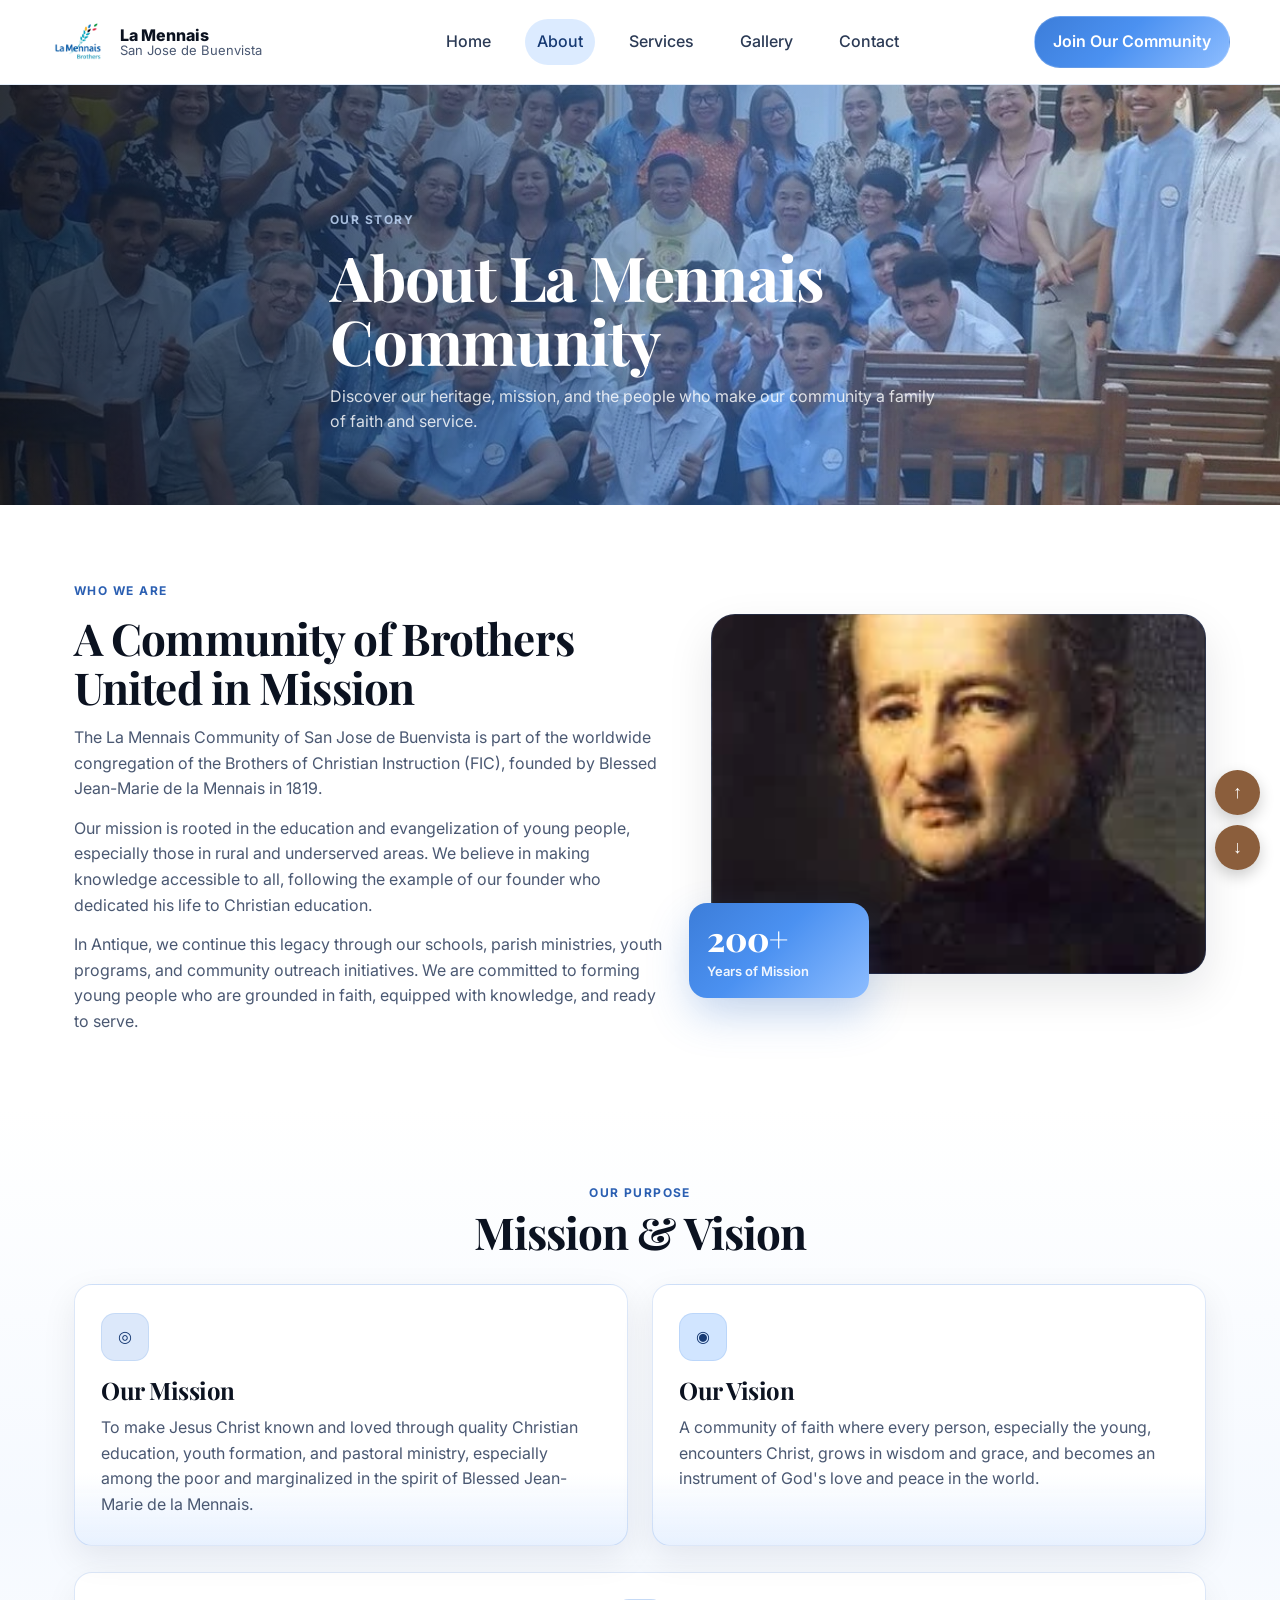
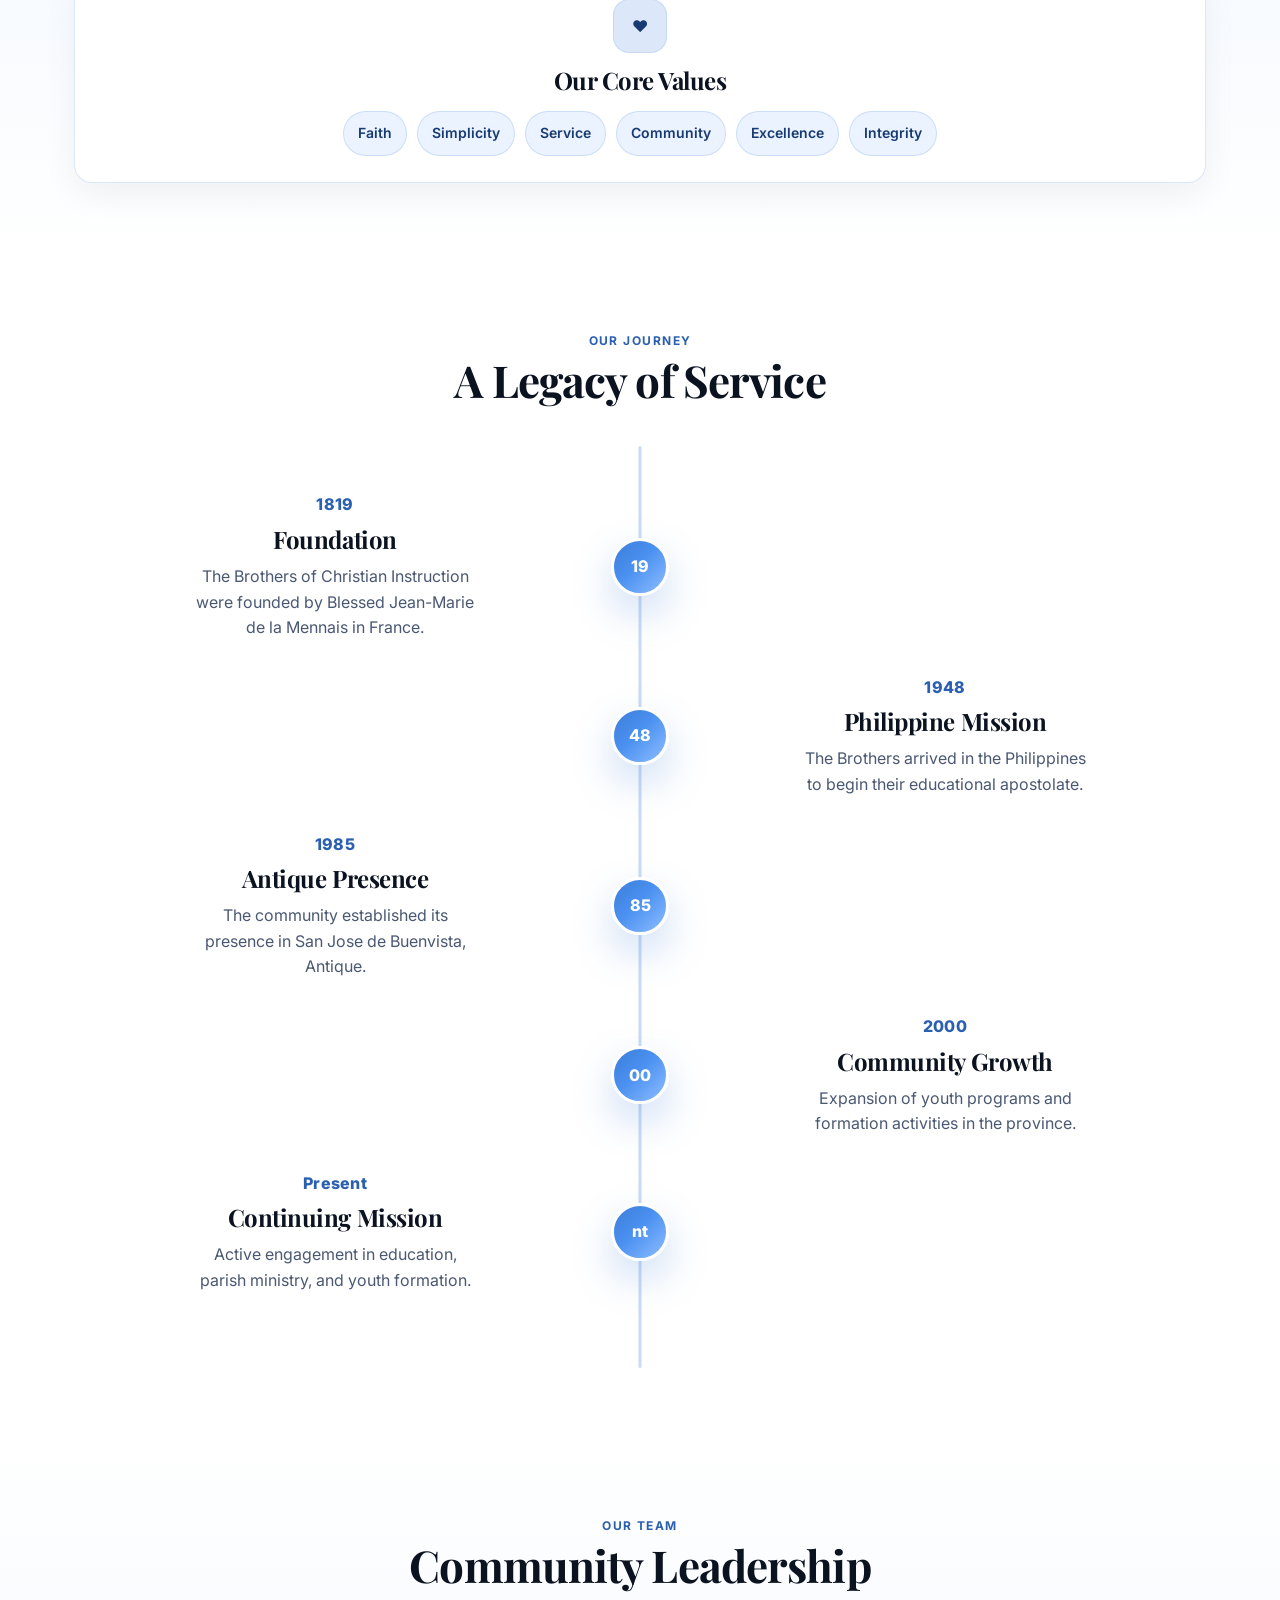
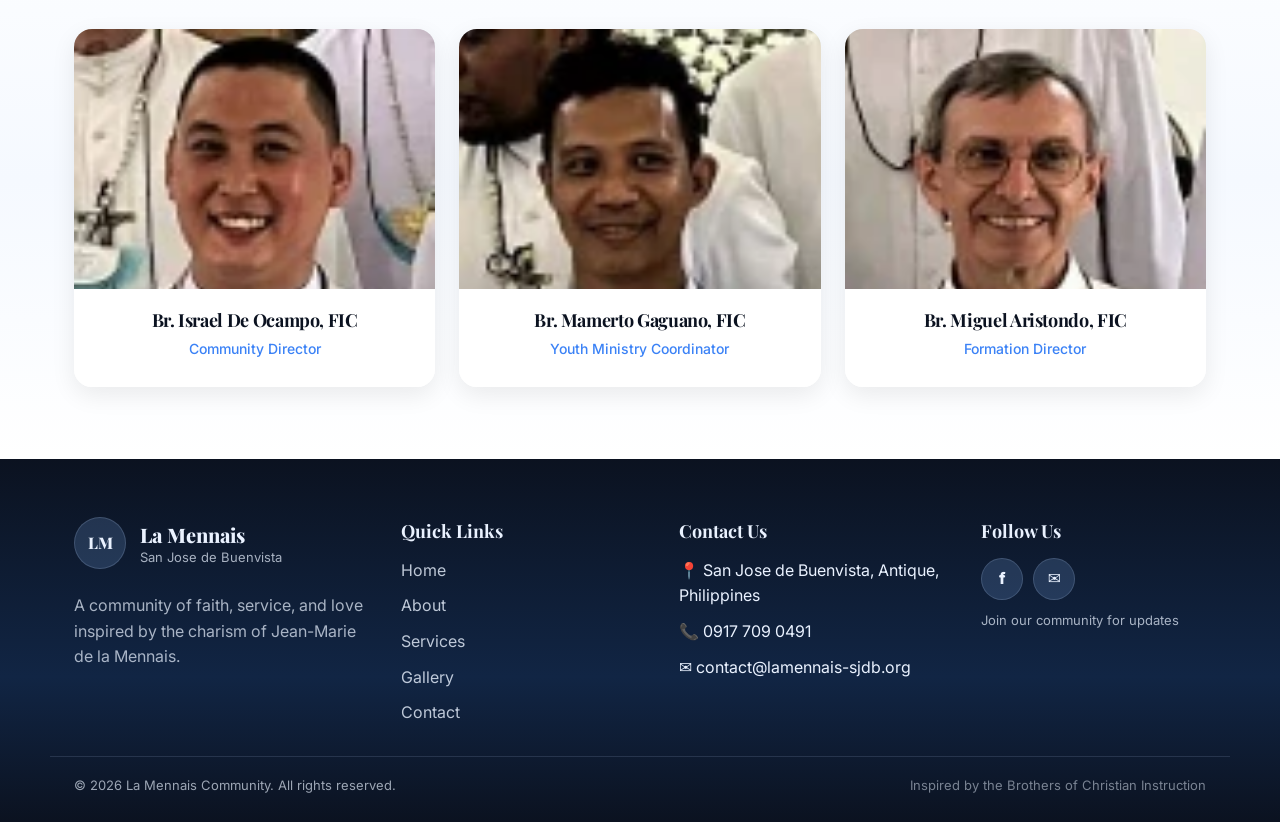
==== about.html @ 19ba819e "first upload" ====
<!DOCTYPE html>
<html lang="en">

<head>
  <meta charset="UTF-8" />
  <meta name="viewport" content="width=device-width, initial-scale=1.0" />
  <title>About | La Mennais San Jose de Buenvista</title>

  <!-- Fonts -->
  <link rel="preconnect" href="https://fonts.googleapis.com">
  <link rel="preconnect" href="https://fonts.gstatic.com" crossorigin>
  <link
    href="https://fonts.googleapis.com/css2?family=Playfair+Display:wght@600;700;800&family=Inter:wght@400;500;600&display=swap"
    rel="stylesheet">

  <link rel="stylesheet" href="assets/css/style.css" />
</head>

<body>

  <!-- Header (same structure as Home) -->
  <header class="site-header" id="siteHeader">
    <div class="container header-inner">
      <a class="brand" href="index.html" aria-label="La Mennais Home">
        <img src="assets/images/logo.png" class="brand-logo" alt="La Mennais Logo" />

        <span class="brand-text">
          <span class="brand-title">La Mennais</span>
          <span class="brand-subtitle">San Jose de Buenvista</span>
        </span>
      </a>

      <nav class="nav" id="primaryNav" aria-label="Primary">
        <a class="nav-link" href="index.html">Home</a>
        <a class="nav-link is-active" href="about.html">About</a>
        <a class="nav-link" href="services.html">Services</a>
        <a class="nav-link" href="gallery.html">Gallery</a>
        <a class="nav-link" href="contact.html">Contact</a>
      </nav>

      <div class="header-actions">
        <a class="btn btn-primary" href="contact.html">Join Our Community</a>

        <button class="hamburger" id="hamburgerBtn" aria-label="Open menu" aria-expanded="false"
          aria-controls="mobileNav">
          <span></span><span></span><span></span>
        </button>
      </div>
    </div>

    <!-- Mobile Nav -->
    <div class="mobile-nav" id="mobileNav" hidden>
      <div class="container mobile-nav-inner">
        <a href="index.html" class="mobile-link">Home</a>
        <a href="about.html" class="mobile-link is-active">About</a>
        <a href="services.html" class="mobile-link">Services</a>
        <a href="gallery.html" class="mobile-link">Gallery</a>
        <a href="contact.html" class="mobile-link">Contact</a>
        <a class="btn btn-primary mobile-cta" href="contact.html">Join Our Community</a>
      </div>
    </div>
  </header>

  <!-- Page Hero (About) -->
  <section class="page-hero">
    <div class="page-hero-bg" role="img" aria-label="About hero background"></div>

    <div class="container page-hero-inner">
      <span class="kicker kicker-light">OUR STORY</span>
      <h1 class="page-hero-title">About La Mennais<br />Community</h1>
      <p class="page-hero-subtitle">
        Discover our heritage, mission, and the people who make our community a family of faith and service.
      </p>
    </div>
  </section>

  <!-- Who We Are (split) -->
  <section class="section">
    <div class="container">
      <div class="about-split">
        <div class="about-copy">
          <span class="kicker">WHO WE ARE</span>
          <h2 class="about-title">A Community of Brothers<br />United in Mission</h2>

          <p class="about-text">
            The La Mennais Community of San Jose de Buenvista is part of the worldwide congregation of the
            Brothers of Christian Instruction (FIC), founded by Blessed Jean-Marie de la Mennais in 1819.
          </p>

          <p class="about-text">
            Our mission is rooted in the education and evangelization of young people, especially those in rural
            and underserved areas. We believe in making knowledge accessible to all, following the example of our
            founder who dedicated his life to Christian education.
          </p>

          <p class="about-text">
            In Antique, we continue this legacy through our schools, parish ministries, youth programs, and community
            outreach initiatives. We are committed to forming young people who are grounded in faith, equipped with
            knowledge, and ready to serve.
          </p>
        </div>

        <div class="about-media">
          <div class="about-image" style="background-image: url('assets/images/lamennais.webp');"></div>

          <div class="stat-badge">
            <div class="stat-number">200+</div>
            <div class="stat-label">Years of Mission</div>
          </div>
        </div>
      </div>
    </div>
  </section>

  <!-- Mission & Vision -->
  <section class="section section-soft">
    <div class="container">
      <div class="section-head center">
        <span class="kicker">OUR PURPOSE</span>
        <h2>Mission &amp; Vision</h2>
      </div>

      <div class="mv-grid">
        <article class="mv-card">
          <div class="mv-icon mv-icon-mission">◎</div>
          <h3>Our Mission</h3>
          <p>
            To make Jesus Christ known and loved through quality Christian education, youth formation, and pastoral
            ministry, especially among the poor and marginalized in the spirit of Blessed Jean-Marie de la Mennais.
          </p>
        </article>

        <article class="mv-card">
          <div class="mv-icon mv-icon-vision">◉</div>
          <h3>Our Vision</h3>
          <p>
            A community of faith where every person, especially the young, encounters Christ, grows in wisdom and grace,
            and becomes an instrument of God's love and peace in the world.
          </p>
        </article>
      </div>

      <div class="values-card">
        <div class="values-icon">♥</div>
        <h3>Our Core Values</h3>

        <div class="chip-row">
          <span class="chip">Faith</span>
          <span class="chip">Simplicity</span>
          <span class="chip">Service</span>
          <span class="chip">Community</span>
          <span class="chip">Excellence</span>
          <span class="chip">Integrity</span>
        </div>
      </div>
    </div>
  </section>

  <!-- Timeline -->
  <section class="section">
    <div class="container">
      <div class="section-head center">
        <span class="kicker">OUR JOURNEY</span>
        <h2>A Legacy of Service</h2>
      </div>

      <div class="timeline">
        <div class="timeline-line"></div>

        <div class="t-item t-left">
          <div class="t-dot">19</div>
          <div class="t-content">
            <div class="t-year">1819</div>
            <h3>Foundation</h3>
            <p>The Brothers of Christian Instruction were founded by Blessed Jean-Marie de la Mennais in France.</p>
          </div>
        </div>

        <div class="t-item t-right">
          <div class="t-dot">48</div>
          <div class="t-content">
            <div class="t-year">1948</div>
            <h3>Philippine Mission</h3>
            <p>The Brothers arrived in the Philippines to begin their educational apostolate.</p>
          </div>
        </div>

        <div class="t-item t-left">
          <div class="t-dot">85</div>
          <div class="t-content">
            <div class="t-year">1985</div>
            <h3>Antique Presence</h3>
            <p>The community established its presence in San Jose de Buenvista, Antique.</p>
          </div>
        </div>

        <div class="t-item t-right">
          <div class="t-dot">00</div>
          <div class="t-content">
            <div class="t-year">2000</div>
            <h3>Community Growth</h3>
            <p>Expansion of youth programs and formation activities in the province.</p>
          </div>
        </div>

        <div class="t-item t-left">
          <div class="t-dot">nt</div>
          <div class="t-content">
            <div class="t-year">Present</div>
            <h3>Continuing Mission</h3>
            <p>Active engagement in education, parish ministry, and youth formation.</p>
          </div>
        </div>
      </div>
    </div>
  </section>

  <!-- Leadership -->
  <section class="section section-soft">
    <div class="container">
      <div class="section-head center">
        <span class="kicker">OUR TEAM</span>
        <h2>Community Leadership</h2>
      </div>

      <div class="grid-3 leadership-grid">
        <div class="leader-card">
          <div class="leader-photo">
            <img src="assets/images/israel.webp" alt="Br. Israel De Ocampo, FIC">
          </div>
          <div class="leader-body">
            <h3>Br. Israel De Ocampo, FIC</h3>
            <p class="leader-role">Community Director</p>
          </div>
        </div>

        <div class="leader-card">
          <div class="leader-photo">
            <img src="assets/images/mamerto.webp" alt="Br. Mamerto Gaguano, FIC">
          </div>
          <div class="leader-body">
            <h3>Br. Mamerto Gaguano, FIC</h3>
            <p class="leader-role">Youth Ministry Coordinator</p>
          </div>
        </div>

        <div class="leader-card">
          <div class="leader-photo">
            <img src="assets/images/miguel.webp" alt="Br. Miguel Aristondo, FIC">
          </div>
          <div class="leader-body">
            <h3>Br. Miguel Aristondo, FIC</h3>
            <p class="leader-role">Formation Director</p>
          </div>
        </div>
      </div>
    </div>
  </section>

  <!-- Footer (same as Home) -->
  <footer class="site-footer">
    <div class="container footer-grid">
      <div class="footer-brand">
        <div class="footer-mark">LM</div>
        <div>
          <div class="footer-title">La Mennais</div>
          <div class="footer-subtitle">San Jose de Buenvista</div>
        </div>
        <p class="footer-desc">
          A community of faith, service, and love inspired by the charism of Jean-Marie de la Mennais.
        </p>
      </div>

      <div>
        <div class="footer-head">Quick Links</div>
        <ul class="footer-links">
          <li><a href="index.html">Home</a></li>
          <li><a href="about.html">About</a></li>
          <li><a href="services.html">Services</a></li>
          <li><a href="gallery.html">Gallery</a></li>
          <li><a href="contact.html">Contact</a></li>
        </ul>
      </div>

      <div>
        <div class="footer-head">Contact Us</div>
        <ul class="footer-links">
          <li>📍 San Jose de Buenvista, Antique, Philippines</li>
          <li>📞 0917 709 0491</li>
          <li>✉️ contact@lamennais-sjdb.org</li>
        </ul>
      </div>

      <div>
        <div class="footer-head">Follow Us</div>
        <div class="social">
          <a href="https://www.facebook.com/thelamennaisbrothersph/" aria-label="Facebook" class="social-btn" target="_blank" rel="noopener noreferrer">f</a>
          <a href="mailto:contact@lamennais-sjdb.org" aria-label="Gmail" class="social-btn gmail">
            ✉
          </a>
        </div>
        <div class="footer-note">Join our community for updates</div>
      </div>
    </div>

    <div class="container footer-bottom">
      <div>© 2026 La Mennais Community. All rights reserved.</div>
      <div class="muted">Inspired by the Brothers of Christian Instruction</div>
    </div>
  </footer>

  <!-- SCROLL BUTTONS -->
  <div class="scroll-buttons">
    <button id="scrollTopBtn" aria-label="Go to top">↑</button>
    <button id="scrollBottomBtn" aria-label="Go to bottom">↓</button>
  </div>

  <script src="assets/js/main.js"></script>
</body>

</html>
---- assets/css/style.css ----
:root{
  /* Your palette (from image) */
  --b-50:  #BFD6F6;
  --b-200: #8DBDFF;
  --b-400: #64A0F4;
  --b-500: #4B91F1;
  --b-700: #3C7DD9;

  /* Base neutrals */
  --bg: #ffffff;
  --surface: #F5F9FF;
  --text: #0B1220;
  --muted: #4A5872;
  --border: rgba(60,125,217,.18);

  /* Shadows + radius */
  --shadow: 0 18px 45px rgba(11,18,32,.10);
  --shadow-sm: 0 10px 28px rgba(11,18,32,.10);
  --radius: 18px;
  --radius-lg: 24px;

  --container: 1180px;

  /* Gradients (dynamic look) */
  --grad-primary: linear-gradient(135deg, #3C7DD9 0%, #4B91F1 45%, #8DBDFF 100%);
  --grad-soft: linear-gradient(180deg, #FFFFFF 0%, #F5F9FF 55%, #FFFFFF 100%);
  --grad-dark: linear-gradient(180deg, #0B1220 0%, #112544 60%, #0B1220 100%);
  --grad-hero: linear-gradient(90deg, rgba(11,18,32,.82) 0%, rgba(60,125,217,.45) 60%, rgba(191,214,246,.14) 100%);
}

*{box-sizing:border-box}
html,body{margin:0;padding:0}
body{
  font-family: Inter, system-ui, -apple-system, Segoe UI, Roboto, Arial, sans-serif;
  color: var(--text);
  background: var(--bg);
  line-height: 1.6;
}
img{max-width:100%;display:block}
a{color:inherit;text-decoration:none}
.container{
  max-width: var(--container);
  margin: 0 auto;
  padding: 0 24px;
}
.center{text-align:center}
.mt-28{margin-top:28px}
.mt-32{margin-top:32px}
.arrow{display:inline-block; margin-left:10px}

/* Typography */
h1,h2,h3{
  font-family: "Playfair Display", Georgia, "Times New Roman", serif;
  letter-spacing: -0.02em;
  margin: 0 0 10px;
}
h1{font-size: 56px; line-height: 1.05}
h2{font-size: 44px; line-height: 1.1}
h3{font-size: 24px; line-height: 1.25}
p{margin:0}

/* Header */
.site-header{
  position: sticky;
  top: 0;
  z-index: 50;
  background: rgba(255,255,255,.90);
  backdrop-filter: blur(10px);
  border-bottom: 1px solid rgba(60,125,217,.14);
}
.brand-logo{
  width: 44px;
  height: 44px;
  object-fit: contain;
  border-radius: 0;
  background: transparent;
  border: none;
  padding: 0;
}
.site-header.scrolled{
  box-shadow: 0 12px 32px rgba(11,18,32,.10);
}

.header-inner{
  display:flex;
  align-items:center;
  justify-content:space-between;
  gap: 18px;
  padding: 14px 0;
}


.brand{
  display:flex;
  align-items:center;
  gap: 14px; /* slightly increased from 12px */
  min-width: 260px;
}
/* Logo placeholder in navbar */
.brand-logo{
  width: 56px;          /* increased from 44px */
  height: 56px;
  object-fit: contain;

  /* remove placeholder look */
  background: transparent;
  border: none;
  padding: 0;
  border-radius: 0;

  display: block;
}
.brand-mark{
  width: 40px;
  height: 40px;
  border-radius: 999px;
  background: var(--grad-primary);
  color:#fff;
  display:grid;
  place-items:center;
  font-weight:800;
  letter-spacing:.02em;
  font-family: "Playfair Display", Georgia, serif;
  box-shadow: 0 10px 24px rgba(60,125,217,.25);
}
.brand-title{font-weight:800}
.brand-subtitle{font-size:13px;color:var(--muted);margin-top:-2px}
.brand-text{display:flex;flex-direction:column;line-height:1.1}

.nav{
  display:flex;
  align-items:center;
  gap: 22px;
}
.nav-link{
  font-weight: 500;
  color: #2B3A55;
  padding: 10px 12px;
  border-radius: 999px;
  transition: background .18s ease, color .18s ease;
}
.nav-link:hover{background: rgba(141,189,255,.22)}
.nav-link.is-active{
  background: rgba(141,189,255,.30);
  color: #173A73;
}

.header-actions{
  display:flex;
  align-items:center;
  gap: 12px;
}

.hamburger{
  display:none;
  width: 44px;
  height: 44px;
  border: 1px solid rgba(60,125,217,.18);
  background: #fff;
  border-radius: 12px;
  cursor:pointer;
}
.hamburger span{
  display:block;
  width: 18px;
  height: 2px;
  background: #1D2939;
  margin: 5px auto;
  border-radius: 2px;
}

.mobile-nav{
  border-top: 1px solid rgba(60,125,217,.14);
  background: rgba(255,255,255,.94);
}
.mobile-nav-inner{
  display:flex;
  flex-direction:column;
  gap: 10px;
  padding: 14px 0 18px;
}
.mobile-link{
  padding: 12px 12px;
  border-radius: 12px;
  color:#2B3A55;
  font-weight: 500;
}
.mobile-link:hover{background: rgba(141,189,255,.22)}
.mobile-link.is-active{
  background: rgba(141,189,255,.30);
  color: #173A73;
}
.mobile-cta{margin-top:8px}

/* Buttons */
.btn{
  display:inline-flex;
  align-items:center;
  justify-content:center;
  gap: 10px;
  padding: 12px 18px;
  border-radius: 999px;
  border: 1px solid transparent;
  font-weight: 600;
  transition: transform .18s ease, box-shadow .18s ease, background .18s ease, filter .18s ease;
  white-space: nowrap;
}
.btn:hover{transform: translateY(-1px); box-shadow: var(--shadow-sm)}
.btn:active{transform: translateY(0)}

.btn-primary{
  background: var(--grad-primary);
  color: #fff;
  border: 1px solid rgba(255,255,255,.18);
}
.btn-primary:hover{filter: brightness(1.03)}

.btn-light{
  background: #fff;
  color: #0B1220;
  border-color: rgba(255,255,255,.60);
}
.btn-ghost{
  background: rgba(255,255,255,.12);
  border-color: rgba(255,255,255,.24);
  color: #fff;
}
.btn-ghost:hover{
  background: rgba(255,255,255,.18);
  border-color: rgba(255,255,255,.30);
}

/* Hero */
.hero{
  position: relative;
  min-height: 540px;
  display: flex;
  align-items: center;
  overflow: hidden;
}

.hero-bg{
  position: absolute;
  inset: 0;
  background-image:
    linear-gradient(90deg, rgba(11,18,32,.82) 0%, rgba(60,125,217,.45) 60%, rgba(191,214,246,.14) 100%),
    url("../images/home.webp");
  background-size: cover;
  background-position: center;
  background-repeat: no-repeat;
  filter: saturate(1.05);
}

.hero-inner{
  position: relative;
  z-index: 1;
  padding: 78px 0 84px;
  max-width: 780px;
}

.pill{
  display:inline-block;
  padding: 8px 14px;
  border-radius: 999px;
  background: rgba(141,189,255,.22);
  color: rgba(255,255,255,.90);
  font-weight: 600;
  font-size: 13px;
  letter-spacing: .02em;
  border: 1px solid rgba(191,214,246,.24);
}

.hero-title{
  color:#fff;
  margin-top: 18px;
  margin-bottom: 12px;
}

.hero-title .accent{
  background: linear-gradient(90deg, #BFD6F6 0%, #8DBDFF 40%, #64A0F4 100%);
  -webkit-background-clip: text;
  background-clip: text;
  color: transparent;
}

.hero-subtitle{
  color: rgba(255,255,255,.82);
  max-width: 660px;
  font-size: 16px;
  margin-top: 8px;
}

.hero-actions{
  display:flex;
  gap: 14px;
  margin-top: 22px;
}

/* Sections */
.section{padding: 72px 0}
.section-soft{background: var(--grad-soft)}
.section-dark{
  background: var(--grad-dark);
  color: #fff;
}
.section-head{margin-bottom: 22px}
.section-head.center{max-width: 720px; margin: 0 auto 28px}
.section-head.light h2{color:#fff}
.kicker{
  display:inline-block;
  font-size: 12px;
  font-weight: 700;
  letter-spacing: .12em;
  color: #2B5FB2;
  text-transform: uppercase;
  margin-bottom: 6px;
}
.kicker-light{color: rgba(191,214,246,.85)}

/* Cards */
.grid-3{
  display:grid;
  grid-template-columns: repeat(3, 1fr);
  gap: 24px;
}
.card{
  border: 1px solid rgba(60,125,217,.18);
  border-radius: var(--radius);
  padding: 26px 26px 28px;
  box-shadow: 0 12px 34px rgba(11,18,32,.08);
  background: linear-gradient(180deg, #ffffff 0%, #ffffff 70%, rgba(191,214,246,.16) 100%);
}
.card p{color: var(--muted); margin-top: 10px}

.icon-badge{
  width: 46px; height: 46px;
  border-radius: 14px;
  display:grid;
  place-items:center;
  margin-bottom: 14px;
  font-weight: 700;
  border: 1px solid rgba(60,125,217,.14);
}
.icon-faith{background: rgba(191,214,246,.55); color: #173A73}
.icon-service{background: rgba(141,189,255,.45); color: #173A73}
.icon-community{background: rgba(100,160,244,.30); color: #173A73}

/* Services */
.services-grid{margin-top: 26px}
.service-card{
  border: 1px solid rgba(60,125,217,.18);
  border-radius: var(--radius-lg);
  overflow:hidden;
  box-shadow: 0 12px 34px rgba(11,18,32,.08);
  transition: transform .18s ease, box-shadow .18s ease;
  background: linear-gradient(180deg, #ffffff 0%, #ffffff 68%, rgba(191,214,246,.14) 100%);
}
.service-card:hover{transform: translateY(-2px); box-shadow: var(--shadow)}
.service-media{
  position: relative;
  height: 220px;
  background-size: cover;
  background-position: center;
  background-repeat: no-repeat;
  overflow: hidden;
}

/* Dark gradient overlay (makes text feel premium) */
.service-media::after{
  content: "";
  position: absolute;
  inset: 0;
  background: linear-gradient(
    to top,
    rgba(11,18,32,0.55),
    rgba(11,18,32,0.15),
    transparent
  );
}

/* Smooth zoom effect */
.service-card:hover .service-media{
  transform: scale(1.05);
  transition: transform 0.4s ease;
}

/* Prevent overflow during zoom */
.service-card{
  overflow: hidden;
}
.service-body{padding: 18px 18px 22px}
.service-body p{color: var(--muted); margin-top: 8px}

/* Services Hero Background (using online image) */
/* FORCE background on the hero itself */
.page-hero-services{
  background-image:
    linear-gradient(
      90deg,
      rgba(11,18,32,.82) 0%,
      rgba(60,125,217,.45) 60%,
      rgba(191,214,246,.14) 100%
    ),
    url("https://images.unsplash.com/photo-1507692049790-de58290a4334?w=1600");

  background-size: cover;
  background-position: center;
  background-repeat: no-repeat;
}

/* Split */
.split{
  display:grid;
  grid-template-columns: 1.35fr 1fr;
  gap: 34px;
  align-items:flex-start;
}
.stack{display:flex;flex-direction:column;gap: 16px}
.list-card{
  border: 1px solid rgba(60,125,217,.18);
  border-radius: var(--radius);
  padding: 20px 22px;
  box-shadow: 0 10px 26px rgba(11,18,32,.07);
  background: linear-gradient(180deg, #ffffff 0%, #ffffff 72%, rgba(141,189,255,.12) 100%);
}
.list-card .meta{color: var(--muted); font-size: 13px; margin-bottom: 8px}
.list-card p{color: var(--muted); margin-top: 8px}

.event-card{
  border: 1px solid rgba(60,125,217,.18);
  border-radius: var(--radius);
  padding: 18px;
  display:flex;
  gap: 16px;
  align-items:center;
  box-shadow: 0 10px 26px rgba(11,18,32,.07);
  background: linear-gradient(180deg, #ffffff 0%, #ffffff 72%, rgba(141,189,255,.12) 100%);
}
.date-badge{
  width: 56px;
  height: 56px;
  border-radius: 14px;
  background: var(--grad-primary);
  color:#fff;
  display:flex;
  flex-direction:column;
  align-items:center;
  justify-content:center;
  line-height: 1;
  box-shadow: 0 12px 26px rgba(60,125,217,.25);
}
.date-badge .day{font-size:18px;font-weight:800}
.date-badge .mon{font-size:12px;opacity:.95;margin-top:4px;font-weight:700;letter-spacing:.06em}

.event-body h3{margin:0}
.event-meta{color: var(--muted); font-size: 14px; margin-top: 6px}

/* Gallery strip */
.gallery-strip{
  display:flex;
  gap: 18px;
  justify-content:center;
  flex-wrap:wrap;
  margin-top: 24px;
}
.thumb{
  width: 168px;
  height: 120px;
  border-radius: 18px;
  background-size: cover;
  background-position:center;
  background-color: rgba(255,255,255,.10);
  border: 1px solid rgba(191,214,246,.14);
  box-shadow: 0 18px 40px rgba(0,0,0,.26);
}

/* Quote */
.quote{
  background: linear-gradient(180deg, #FFFFFF 0%, rgba(191,214,246,.20) 55%, #FFFFFF 100%);
  padding: 80px 0;
}
.quote-mark{
  font-family: "Playfair Display", Georgia, serif;
  font-size: 64px;
  color: rgba(141,189,255,.75);
  margin-bottom: 10px;
}
blockquote{
  font-family: "Playfair Display", Georgia, serif;
  font-size: 30px;
  line-height: 1.35;
  margin: 0 auto 14px;
  max-width: 860px;
  color: #0B1220;
}
.quote-author{
  color: #2B5FB2;
  font-style: italic;
  font-weight: 600;
}

/* CTA band */
.cta-band{
  position: relative;
  overflow:hidden;
  background: #0B1220;
}
.cta-bg{
  position:absolute;
  inset:0;
  /* placeholder cta.jpg */
  background-image:
    linear-gradient(180deg, rgba(11,18,32,.78), rgba(11,18,32,.78)),
    url("../images/cta.jpg");
  background-size: cover;
  background-position: center;
}
.cta-inner{
  position: relative;
  padding: 74px 0;
  text-align:center;
  color:#fff;
}
.cta-inner h2{color:#fff}
.cta-inner p{
  color: rgba(255,255,255,.84);
  max-width: 720px;
  margin: 10px auto 18px;
}

/* Footer */
.site-footer{
  background: var(--grad-dark);
  color:#EAF2FF;
  padding: 58px 0 26px;
}
.footer-grid{
  display:grid;
  grid-template-columns: 1.2fr 1fr 1.1fr 0.9fr;
  gap: 28px;
  align-items:start;
}
.footer-brand{
  display:grid;
  grid-template-columns: 52px 1fr;
  gap: 14px;
  align-items:center;
}
.footer-mark{
  width: 52px;
  height: 52px;
  border-radius: 999px;
  background: rgba(141,189,255,.18);
  display:grid;
  place-items:center;
  font-weight: 800;
  font-family: "Playfair Display", Georgia, serif;
  border: 1px solid rgba(191,214,246,.18);
}
.footer-title{
  font-family: "Playfair Display", Georgia, serif;
  font-weight: 800;
  font-size: 20px;
}
.footer-subtitle{color: rgba(234,242,255,.70); font-size: 13px; margin-top: -4px}
.footer-desc{
  grid-column: 1 / -1;
  margin-top: 10px;
  color: rgba(234,242,255,.70);
  max-width: 420px;
}
.footer-head{
  font-family: "Playfair Display", Georgia, serif;
  font-weight: 700;
  margin-bottom: 12px;
  font-size: 18px;
}
.footer-links{list-style:none;margin:0;padding:0;display:flex;flex-direction:column;gap: 10px}
.footer-links a{color: rgba(234,242,255,.80)}
.footer-links a:hover{color:#fff}
.footer-note{margin-top:10px;color: rgba(234,242,255,.70); font-size: 13px}

.social{display:flex;gap:10px}
.social-btn{
  width: 42px;height: 42px;border-radius: 999px;
  display:grid;place-items:center;
  background: rgba(141,189,255,.18);
  border: 1px solid rgba(191,214,246,.18);
  font-weight: 800;
}
.social-btn:hover{background: rgba(141,189,255,.26)}

.footer-bottom{
  margin-top: 30px;
  padding-top: 18px;
  border-top: 1px solid rgba(191,214,246,.14);
  display:flex;
  justify-content:space-between;
  gap: 12px;
  color: rgba(234,242,255,.65);
  font-size: 13px;
}
.muted{opacity:.75}

/* Responsive */
@media (max-width: 980px){
  h1{font-size: 44px}
  h2{font-size: 36px}
  .nav{display:none}
  .hamburger{display:inline-block}
  .grid-3{grid-template-columns: 1fr; gap: 18px}
  .split{grid-template-columns: 1fr; gap: 22px}
  .footer-grid{grid-template-columns: 1fr; gap: 22px}
  .hero-inner{padding: 62px 0 68px}
  .gallery-strip{gap: 14px}
  .thumb{width: 46%; height: 110px}
}
/* =========================
   ABOUT PAGE ADDITIONS
   Paste at bottom of style.css
========================= */

/* Page hero */
/* Page hero */
.page-hero{
  position: relative;
  min-height: 420px;
  display:flex;
  align-items:flex-end;
  overflow:hidden;
}

.page-hero-bg{
  position:absolute;
  inset:0;
  background-image:
    linear-gradient(90deg, rgba(11,18,32,.82) 0%, rgba(60,125,217,.45) 60%, rgba(191,214,246,.14) 100%),
    url("../images/about.webp");
  background-size: cover;
  background-position: center;
  background-repeat: no-repeat;
  filter: saturate(1.05);
}

.page-hero-inner{
  position: relative;
  z-index: 1;
  padding: 84px 0 70px;
}

.page-hero-title{
  color:#fff;
  font-size: 62px;
  line-height: 1.04;
  margin-top: 10px;
}

.page-hero-subtitle{
  color: rgba(255,255,255,.82);
  max-width: 620px;
  margin-top: 10px;
}

/* Who we are split */
.about-split{
  display:grid;
  grid-template-columns: 1.2fr 1fr;
  gap: 44px;
  align-items:center;
}
.about-title{margin-top: 8px}
.about-text{
  margin-top: 14px;
  color: var(--muted);
  max-width: 620px;
}
.about-media{
  position: relative;
  padding-bottom: 24px;
}
.about-image{
  height: 360px;
  border-radius: var(--radius-lg);
  background-size: cover;
  background-position: center;
  background-color: #EAF2FF;
  border: 1px solid rgba(60,125,217,.18);
  box-shadow: var(--shadow);
}
.stat-badge{
  position:absolute;
  left: -22px;
  bottom: 0;
  width: 180px;
  border-radius: 18px;
  padding: 18px 18px 16px;
  color:#fff;
  background: var(--grad-primary);
  box-shadow: 0 18px 40px rgba(60,125,217,.25);
}
.stat-number{
  font-family: "Playfair Display", Georgia, serif;
  font-weight: 800;
  font-size: 34px;
  line-height: 1;
}
.stat-label{
  margin-top: 6px;
  opacity:.92;
  font-weight: 600;
  font-size: 13px;
}

/* Mission & Vision */
.mv-grid{
  display:grid;
  grid-template-columns: 1fr 1fr;
  gap: 24px;
  margin-top: 26px;
}
.mv-card{
  border: 1px solid rgba(60,125,217,.18);
  border-radius: var(--radius);
  padding: 28px 26px 28px;
  background: linear-gradient(180deg, #ffffff 0%, #ffffff 72%, rgba(141,189,255,.12) 100%);
  box-shadow: 0 12px 34px rgba(11,18,32,.08);
}
.mv-card p{color: var(--muted); margin-top: 10px}
.mv-icon{
  width: 48px;height: 48px;border-radius: 14px;
  display:grid;place-items:center;
  margin-bottom: 14px;
  font-weight: 800;
  border: 1px solid rgba(60,125,217,.14);
}
.mv-icon-mission{background: rgba(191,214,246,.55); color: #173A73}
.mv-icon-vision{background: rgba(141,189,255,.40); color: #173A73}

/* Values card */
.values-card{
  margin-top: 26px;
  border: 1px solid rgba(60,125,217,.18);
  border-radius: var(--radius);
  padding: 26px;
  background: #fff;
  box-shadow: 0 12px 34px rgba(11,18,32,.06);
  text-align:center;
}
.values-icon{
  width: 54px; height: 54px;
  border-radius: 16px;
  background: rgba(191,214,246,.55);
  color: #173A73;
  display:grid;
  place-items:center;
  margin: 0 auto 12px;
  font-weight: 800;
  border: 1px solid rgba(60,125,217,.14);
}
.chip-row{
  margin-top: 16px;
  display:flex;
  flex-wrap:wrap;
  gap: 10px;
  justify-content:center;
}
.chip{
  display:inline-flex;
  padding: 10px 14px;
  border-radius: 999px;
  background: rgba(141,189,255,.18);
  border: 1px solid rgba(60,125,217,.18);
  font-weight: 600;
  color: #173A73;
  font-size: 14px;
}

/* Timeline */
.timeline{
  position: relative;
  max-width: 900px;
  margin: 42px auto 0;
  padding: 12px 0 40px;
}
.timeline-line{
  position:absolute;
  top: 0;
  left: 50%;
  transform: translateX(-50%);
  width: 3px;
  height: 100%;
  background: rgba(60,125,217,.28);
  border-radius: 99px;
}
.t-item{
  position: relative;
  display:flex;
  align-items:center;
  margin: 34px 0;
  min-height: 96px;
}
.t-left{justify-content:flex-start}
.t-right{justify-content:flex-end}

.t-dot{
  position:absolute;
  left: 50%;
  transform: translateX(-50%);
  width: 58px;
  height: 58px;
  border-radius: 999px;
  display:grid;
  place-items:center;
  font-weight: 800;
  color:#fff;
  background: var(--grad-primary);
  box-shadow: 0 18px 40px rgba(60,125,217,.25);
  border: 3px solid #fff;
}

.t-content{
  width: 360px;
  text-align:center;
}
.t-left .t-content{margin-right: auto; padding-right: 70px}
.t-right .t-content{margin-left: auto; padding-left: 70px}

.t-year{
  color: #2B5FB2;
  font-weight: 800;
  letter-spacing: .02em;
  margin-bottom: 6px;
}
.t-content p{color: var(--muted); margin-top: 8px}

/* Leadership */
.leader-body{
  padding: 20px 24px 22px;
  background: #fff;
  text-align:center;
  min-height: 98px;
}
.leader-body h3{
  margin-bottom: 8px;
  font-size: 18px;
  line-height: 1.3;
}
.leader-role{
  margin-top: 0;
  font-weight: 600;
  color: #2B5FB2;
  font-size: 14px;
}

/* Responsive for About */
@media (max-width: 980px){
  .page-hero-title{font-size: 46px}
  .about-split{grid-template-columns: 1fr; gap: 22px}
  .about-image{height: 300px}
  .stat-badge{left: 14px}
  .mv-grid{grid-template-columns: 1fr}
  .leadership-grid{grid-template-columns: 1fr; gap: 18px}
  .leader-photo{height: 240px}
  .timeline{max-width: 720px}
  .timeline-line{left: 18px; transform:none}
  .t-dot{left: 18px; transform:none}
  .t-item{justify-content:flex-start}
  .t-content{
    width: 100%;
    text-align:left;
    padding-left: 86px !important;
    padding-right: 0 !important;
  }
}
/* =========================
   SERVICES (REFERENCE STYLE)
   Paste at bottom of style.css
========================= */

/* services hero background */
.services-hero-bg{
  background-image:
    linear-gradient(90deg, rgba(11,18,32,.86) 0%, rgba(60,125,217,.40) 60%, rgba(191,214,246,.10) 100%),
    url("../images/hero.jpg");
}

/* section helper text */
.section-lead{
  color: var(--muted);
  margin-top: 10px;
  line-height: 1.7;
}
.center-lead{
  max-width: 760px;
  margin-left: auto;
  margin-right: auto;
}

/* icon card grid */
.services-icon-grid{
  margin-top: 30px;
  display:grid;
  grid-template-columns: repeat(3, 1fr);
  gap: 22px;
}
.icon-card{
  border: 1px solid rgba(60,125,217,.18);
  border-radius: var(--radius);
  padding: 26px 24px 28px;
  background: #fff;
  box-shadow: 0 12px 34px rgba(11,18,32,.06);
}
.icon-card p{color: var(--muted); margin-top: 10px}

/* icon tile */
.icon-tile{
  width: 56px;
  height: 56px;
  border-radius: 16px;
  display:grid;
  place-items:center;
  font-size: 22px;
  font-weight: 900;
  margin-bottom: 14px;
  border: 1px solid rgba(60,125,217,.14);
}
.t-blue{background: rgba(141,189,255,.28); color:#173A73}
.t-purple{background: rgba(180,160,255,.22); color:#4C2FB2}
.t-pink{background: rgba(255,164,196,.22); color:#B21D5A}
.t-yellow{background: rgba(255,215,120,.25); color:#B26F00}
.t-green{background: rgba(140,255,200,.22); color:#0F7A4A}
.t-cyan{background: rgba(140,245,255,.22); color:#0B6E7A}
.t-orange{background: rgba(255,196,140,.24); color:#B24B00}
.t-indigo{background: rgba(160,190,255,.22); color:#1B4FB2}
.t-mint{background: rgba(160,255,238,.20); color:#0A7A66}

/* participate row */
.participate{
  margin-top: 26px;
  display:grid;
  grid-template-columns: 1fr auto 1fr auto 1fr;
  gap: 18px;
  align-items:center;
}
.step-box{
  border: 1px solid rgba(60,125,217,.18);
  border-radius: var(--radius);
  background: #fff;
  box-shadow: 0 12px 34px rgba(11,18,32,.06);
  padding: 26px 24px 28px;
  text-align:center;
}
.step-badge{
  width: 56px;
  height: 56px;
  border-radius: 999px;
  background: #F4A000;
  color:#fff;
  font-weight: 900;
  display:grid;
  place-items:center;
  margin: 0 auto 14px;
  box-shadow: 0 18px 40px rgba(244,160,0,.24);
}
.step-box p{color: var(--muted); margin-top: 10px}
.step-arrow{
  color: rgba(60,125,217,.35);
  font-size: 40px;
  font-weight: 800;
  transform: translateY(6px);
}

/* meaningful split */
.meaning-split{
  display:grid;
  grid-template-columns: 1.05fr 1fr;
  gap: 36px;
  align-items:center;
}
.meaning-lead{
  margin-top: 12px;
  color: var(--muted);
  max-width: 680px;
}
.meaning-image{
  height: 420px;
  border-radius: var(--radius-lg);
  background-size: cover;
  background-position:center;
  background-color: #EAF2FF;
  border: 1px solid rgba(60,125,217,.18);
  box-shadow: var(--shadow);
}

/* checklist */
.checklist{
  list-style:none;
  padding: 0;
  margin: 18px 0 0;
  display:flex;
  flex-direction:column;
  gap: 12px;
}
.checklist li{
  position: relative;
  padding-left: 34px;
  color: #1C2A44;
  font-weight: 500;
}
.checklist li::before{
  content: "✓";
  position:absolute;
  left:0;
  top:0;
  width: 22px;
  height: 22px;
  border-radius: 999px;
  display:grid;
  place-items:center;
  font-weight: 900;
  color: #F4A000;
  border: 2px solid rgba(244,160,0,.45);
  background: rgba(244,160,0,.10);
}

/* dark involved strip */
.involved-strip{
  background: var(--grad-dark);
  color: #fff;
  padding: 78px 0;
}
.involved-inner{
  text-align:center;
  max-width: 920px;
}
.involved-inner h2{color:#fff}
.involved-inner p{
  color: rgba(255,255,255,.82);
  margin-top: 10px;
  margin-bottom: 18px;
}

/* warm button (gold like your reference) */
.btn-warm{
  background: #F4A000;
  color: #111827;
  border: 1px solid rgba(255,255,255,.10);
}
.btn-warm:hover{
  filter: brightness(1.03);
}

/* responsive */
@media (max-width: 980px){
  .services-icon-grid{grid-template-columns: 1fr}
  .participate{
    grid-template-columns: 1fr;
  }
  .step-arrow{display:none}
  .meaning-split{grid-template-columns: 1fr}
  .meaning-image{height: 320px}
}
/* =========================
   GALLERY (IMPROVED DESIGN)
========================= */

/* Section spacing already handled */

/* ---- TOP GRID (UNIFORM) ---- */
.gallery-grid {
  display: grid;
  grid-template-columns: repeat(4, 1fr);
  gap: 18px;
}

@media (max-width: 1024px) {
  .gallery-grid {
    grid-template-columns: repeat(3, 1fr);
  }
}

@media (max-width: 768px) {
  .gallery-grid {
    grid-template-columns: repeat(2, 1fr);
  }
}

@media (max-width: 480px) {
  .gallery-grid {
    grid-template-columns: 1fr;
  }
}

.gallery-card {
  position: relative;
  overflow: hidden;
  border-radius: 12px;
  aspect-ratio: 4 / 3;
  background: #eee;
}

.gallery-card img {
  width: 100%;
  height: 100%;
  object-fit: cover;
  transition: transform 0.5s ease, filter 0.3s ease;
}

/* Hover effect for better interaction */
.gallery-card:hover img {
  transform: scale(1.08);
  filter: brightness(0.9);
}

/* ---- MASONRY (VISUAL HIERARCHY) ---- */
.gallery-masonry-wrap {
  margin-top: 20px;
}

.masonry {
  column-count: 3;
  column-gap: 18px;
}

@media (max-width: 900px) {
  .masonry {
    column-count: 2;
  }
}

@media (max-width: 600px) {
  .masonry {
    column-count: 1;
  }
}

.masonry-item {
  break-inside: avoid;
  margin-bottom: 18px;
}

/* Card styling */
.photo-card {
  position: relative;
  overflow: hidden;
  border-radius: 14px;
  background: #eee;
}

.photo-card img {
  width: 100%;
  height: auto;
  display: block;
  transition: transform 0.5s ease, filter 0.3s ease;
}

/* Tall images (featured hierarchy) */
.photo-card.tall img {
  height: 420px;
  object-fit: cover;
}

/* Subtle hover interaction */
.photo-card:hover img {
  transform: scale(1.06);
  filter: brightness(0.92);
}

/* Tag overlay (improves hierarchy) */
.photo-tag {
  position: absolute;
  bottom: 12px;
  left: 12px;
  background: rgba(0, 0, 0, 0.65);
  color: #fff;
  padding: 6px 12px;
  font-size: 12px;
  border-radius: 20px;
  backdrop-filter: blur(4px);
}

/* ---- VISUAL POLISH ---- */

/* Add subtle depth */
.gallery-card,
.photo-card {
  box-shadow: 0 4px 12px rgba(0,0,0,0.06);
  transition: transform 0.3s ease, box-shadow 0.3s ease;
}

.gallery-card:hover,
.photo-card:hover {
  transform: translateY(-4px);
  box-shadow: 0 10px 25px rgba(0,0,0,0.12);
}

/* category tag (bottom-left) */
.photo-tag{
  position:absolute;
  left: 14px;
  bottom: 14px;
  padding: 8px 12px;
  border-radius: 999px;
  font-weight: 700;
  font-size: 12px;
  color: #1C2A44;
  background: rgba(255,255,255,.88);
  border: 1px solid rgba(60,125,217,.14);
  box-shadow: 0 10px 22px rgba(11,18,32,.12);
}

/* FEATURED VIDEOS (CLEAN + CLICKABLE) */
.featured-videos{
  display: grid;
  grid-template-columns: repeat(2, 1fr);
  gap: 30px;
  margin-top: 26px;
}

/* VIDEO CONTAINER */
.video-frame {
  position: relative;
  width: 100%;
  aspect-ratio: 16 / 9;
  border-radius: 20px;
  overflow: hidden;
  background: #000;
  box-shadow: 0 10px 30px rgba(0,0,0,0.2);
}

/* IFRAME MUST BE ON TOP */
.video-frame iframe {
  position: absolute;
  top: 0;
  left: 0;
  width: 100%;
  height: 100%;
  border: none;
  z-index: 2;
}

/* REMOVE OLD OVERLAY INTERFERENCE */
.video-frame::after {
  content: none;
}

/* REMOVE OLD IMAGE SYSTEM */
.video-frame img {
  display: none;
}

/* REMOVE PLAY BUTTON INTERFERENCE */
.video-play {
  display: none;
}

/* NOTE TEXT */
.video-note{
  text-align:center;
  margin-top: 18px;
  color: var(--muted);
}

/* RESPONSIVE */
@media (max-width: 980px){
  .featured-videos{
    grid-template-columns: 1fr;
  }
}
/* =========================
   CONTACT (REFERENCE STYLE)
   Paste at bottom of style.css
========================= */

.contact-hero{
  background: var(--grad-dark);
  color:#fff;
  padding: 92px 0 78px;
}
.contact-hero-inner{max-width: 920px;}
.contact-hero-title{
  color:#fff;
  font-size: 64px;
  line-height: 1.05;
  margin-top: 10px;
}
.contact-hero-subtitle{
  margin-top: 10px;
  max-width: 760px;
  color: rgba(255,255,255,.82);
  font-size: 16px;
}

/* contact cards row */
.contact-cards{
  display:grid;
  grid-template-columns: repeat(4, 1fr);
  gap: 20px;
  margin-top: 8px;
}
.contact-card{
  border: 1px solid rgba(60,125,217,.18);
  border-radius: var(--radius);
  background:#fff;
  box-shadow: 0 12px 34px rgba(11,18,32,.06);
  padding: 26px 24px 28px;
}
.contact-card p{color: var(--muted); margin-top: 10px}

.contact-icon{
  width: 54px;
  height: 54px;
  border-radius: 16px;
  display:grid;
  place-items:center;
  font-size: 20px;
  font-weight: 900;
  margin-bottom: 14px;
  border: 1px solid rgba(60,125,217,.14);
}
.c-blue{background: rgba(141,189,255,.28); color:#173A73}
.c-green{background: rgba(140,255,200,.22); color:#0F7A4A}
.c-yellow{background: rgba(255,215,120,.25); color:#B26F00}
.c-purple{background: rgba(180,160,255,.22); color:#4C2FB2}

/* form + map split */
.contact-split{
  display:grid;
  grid-template-columns: 1.05fr 1fr;
  gap: 44px;
  align-items:start;
}
.panel-lead{
  color: var(--muted);
  margin-top: 10px;
  margin-bottom: 18px;
}

/* form styles */
.contact-form{
  display:flex;
  flex-direction:column;
  gap: 16px;
}
.form-row{
  display:grid;
  grid-template-columns: 1fr 1fr;
  gap: 16px;
}
.field label{
  display:block;
  font-weight: 700;
  color: #1C2A44;
  margin-bottom: 8px;
  font-size: 14px;
}
.field input,
.field textarea{
  width: 100%;
  border-radius: 12px;
  border: 1px solid rgba(60,125,217,.18);
  background: #fff;
  padding: 12px 14px;
  outline: none;
  font-family: inherit;
  font-size: 14px;
  box-shadow: 0 10px 24px rgba(11,18,32,.05);
}
.field textarea{resize: vertical; min-height: 150px;}
.field input:focus,
.field textarea:focus{
  border-color: rgba(75,145,241,.55);
  box-shadow: 0 14px 30px rgba(60,125,217,.14);
}

/* send button like reference */
.btn-dark-send{
  background: #0B1220;
  color:#fff;
  border: 1px solid rgba(255,255,255,.08);
  padding: 12px 18px;
  border-radius: 999px;
  display:inline-flex;
  align-items:center;
  gap: 10px;
  font-weight: 800;
  width: fit-content;
  box-shadow: 0 18px 40px rgba(11,18,32,.14);
  transition: transform .18s ease, box-shadow .18s ease;
}
.btn-dark-send:hover{transform: translateY(-1px); box-shadow: 0 24px 56px rgba(11,18,32,.18);}
.send-icon{font-weight: 900}

.modal-backdrop{
  position: fixed;
  inset: 0;
  z-index: 1200;
  display: grid;
  place-items: center;
  padding: 24px;
  background: rgba(11,18,32,.55);
  backdrop-filter: blur(8px);
}

.modal-backdrop[hidden]{
  display: none;
}

.modal-dialog{
  position: relative;
  width: min(100%, 520px);
  border-radius: 28px;
  padding: 32px 32px 28px;
  background: linear-gradient(180deg, #ffffff 0%, #f7fbff 100%);
  border: 1px solid rgba(60,125,217,.18);
  box-shadow: 0 30px 80px rgba(11,18,32,.24);
  text-align: left;
}

.modal-close{
  position: absolute;
  top: 18px;
  right: 18px;
  width: 42px;
  height: 42px;
  border: 1px solid rgba(60,125,217,.18);
  border-radius: 999px;
  background: rgba(141,189,255,.14);
  color: #173A73;
  font-size: 24px;
  line-height: 1;
  cursor: pointer;
  transition: background .18s ease, transform .18s ease;
}

.modal-close:hover{
  background: rgba(141,189,255,.24);
  transform: translateY(-1px);
}

.modal-badge{
  display: inline-flex;
  align-items: center;
  padding: 8px 14px;
  border-radius: 999px;
  margin-bottom: 18px;
  background: rgba(140,255,200,.20);
  border: 1px solid rgba(15,122,74,.16);
  color: #0F7A4A;
  font-size: 13px;
  font-weight: 700;
  letter-spacing: .04em;
  text-transform: uppercase;
}

.modal-title{
  margin-bottom: 12px;
  padding-right: 36px;
}

.modal-text{
  color: var(--muted);
  font-size: 15px;
  line-height: 1.7;
}

.modal-actions{
  margin-top: 24px;
}

/* map placeholder */
.map-placeholder{
  height: 420px;
  border-radius: 18px;
  background: #DDE5EF;
  border: 1px solid rgba(60,125,217,.14);
  box-shadow: 0 12px 34px rgba(11,18,32,.06);
  display:grid;
  place-items:center;
  text-align:center;
  padding: 24px;
}
.map-pin{font-size: 28px; opacity:.55;}
.map-title{
  margin-top: 10px;
  font-weight: 800;
  color:#1C2A44;
}
.map-sub{
  margin-top: 6px;
  color: rgba(28,42,68,.60);
  font-weight: 600;
  font-size: 13px;
}

/* FAQ */
.faq{
  max-width: 860px;
  margin: 22px auto 0;
  display:flex;
  flex-direction:column;
  gap: 16px;
}
.faq-item{
  border-radius: 16px;
  border: 1px solid rgba(60,125,217,.18);
  background:#fff;
  box-shadow: 0 12px 34px rgba(11,18,32,.06);
  overflow:hidden;
}
.faq-item summary{
  cursor: pointer;
  padding: 18px 20px;
  font-family: "Playfair Display", Georgia, serif;
  font-size: 20px;
  font-weight: 800;
  color: #0B1220;
  display:flex;
  align-items:center;
  justify-content:space-between;
  list-style:none;
}
.faq-item summary::-webkit-details-marker{display:none;}
.faq-item summary::after{
  content:"▾";
  color: rgba(28,42,68,.60);
  font-weight: 900;
}
.faq-item[open] summary::after{content:"▴";}
.faq-body{
  padding: 0 20px 18px;
  color: var(--muted);
  line-height: 1.7;
}

/* Responsive */
@media (max-width: 1100px){
  .contact-cards{grid-template-columns: 1fr 1fr;}
}
@media (max-width: 980px){
  .contact-hero-title{font-size: 46px;}
  .contact-split{grid-template-columns: 1fr;}
  .form-row{grid-template-columns: 1fr;}
  .map-placeholder{height: 340px;}
  .modal-dialog{
    padding: 28px 22px 24px;
    border-radius: 22px;
  }
}
@media (max-width: 520px){
  .contact-cards{grid-template-columns: 1fr;}
}
/* Gallery hover effect */
.thumb{
  transition: transform 0.3s ease, box-shadow 0.3s ease;
}

.thumb:hover{
  transform: scale(1.05);
  box-shadow: 0 22px 50px rgba(0,0,0,0.35);
}
/* =========================
   MAP CARD
========================= */
/* MAP PANEL FIX */
.map-panel {
  display: flex;
  flex-direction: column;
  gap: 16px;
}

/* MAP CARD (MAIN CONTAINER) */
.map-card {
  position: relative;
  width: 100%;
  height: 400px; /* 🔥 increase this (try 450px–500px if you want bigger) */
  border-radius: 16px;
  overflow: hidden;
  box-shadow: 0 10px 30px rgba(0,0,0,0.1);
}

/* IFRAME FULL FIT */
.map-card iframe {
  width: 100%;
  height: 100%;
  display: block;
  border: none;
}

/* OPTIONAL HOVER OVERLAY (if you use clickable link) */
.map-overlay {
  position: absolute;
  inset: 0;
  display: flex;
  align-items: center;
  justify-content: center;
  background: rgba(0, 0, 0, 0.3);
  color: #fff;
  font-weight: 500;
  opacity: 0;
  transition: 0.3s ease;
  text-decoration: none;
}

.map-card:hover .map-overlay {
  opacity: 1;
}
/* SCROLL BUTTONS */
.scroll-buttons {
  position: fixed;
  right: 20px;
  bottom: 30px;
  display: flex;
  flex-direction: column;
  gap: 10px;
  z-index: 999;
}

.scroll-buttons button {
  width: 45px;
  height: 45px;
  border: none;
  border-radius: 50%;
  background: #8B5E3C; /* brown tone */
  color: #fff;
  font-size: 18px;
  cursor: pointer;
  box-shadow: 0 6px 15px rgba(0,0,0,0.2);
  transition: all 0.3s ease;
}

/* Hover effect */
.scroll-buttons button:hover {
  transform: translateY(-3px);
  background: #6f472c;
}

/* Hidden state */
.scroll-buttons button.hide {
  opacity: 0;
  pointer-events: none;
}
/* LEADERSHIP GRID */
.leadership-grid {
  margin-top: 40px;
}

/* CARD */
.leader-card {
  background: #fff;
  border-radius: 18px;
  overflow: hidden;
  box-shadow: 0 8px 24px rgba(0,0,0,0.08);
  transition: transform 0.3s ease, box-shadow 0.3s ease;
}

.leader-card:hover {
  transform: translateY(-6px);
  box-shadow: 0 12px 30px rgba(0,0,0,0.12);
}

/* IMAGE CONTAINER */
.leader-photo {
  width: 100%;
  height: 260px;
  overflow: hidden;
  background: #eaeef3;
}

/* IMAGE ITSELF */
.leader-photo img {
  width: 100%;
  height: 100%;
  object-fit: cover;
  object-position: top;
  display: block;
  transition: transform 0.4s ease;
}

.leader-card:hover .leader-photo img {
  transform: scale(1.05);
}

/* TEXT AREA */
.leader-body {
  padding: 20px;
  text-align: center;
}

.leader-body h3 {
  font-size: 18px;
  margin-bottom: 6px;
}

.leader-role {
  font-size: 14px;
  color: #3b82f6;
  font-weight: 500;
}
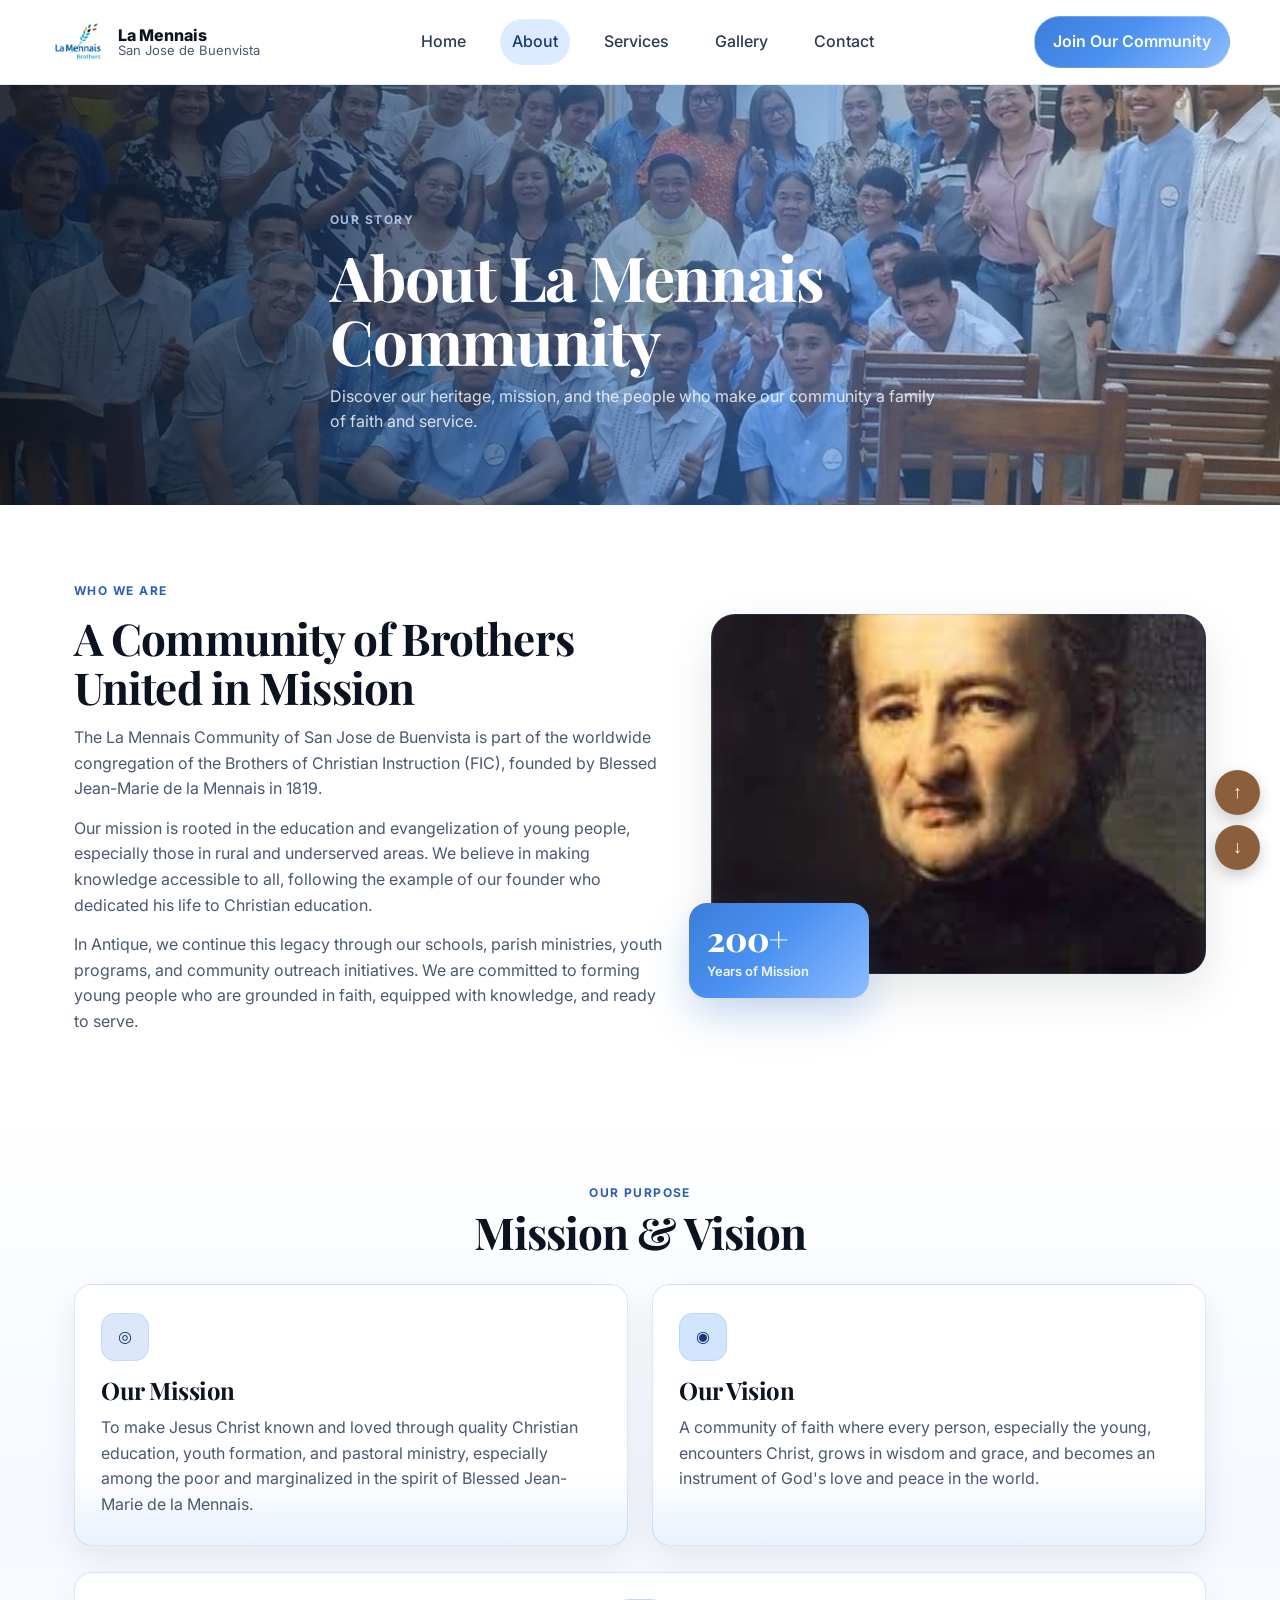
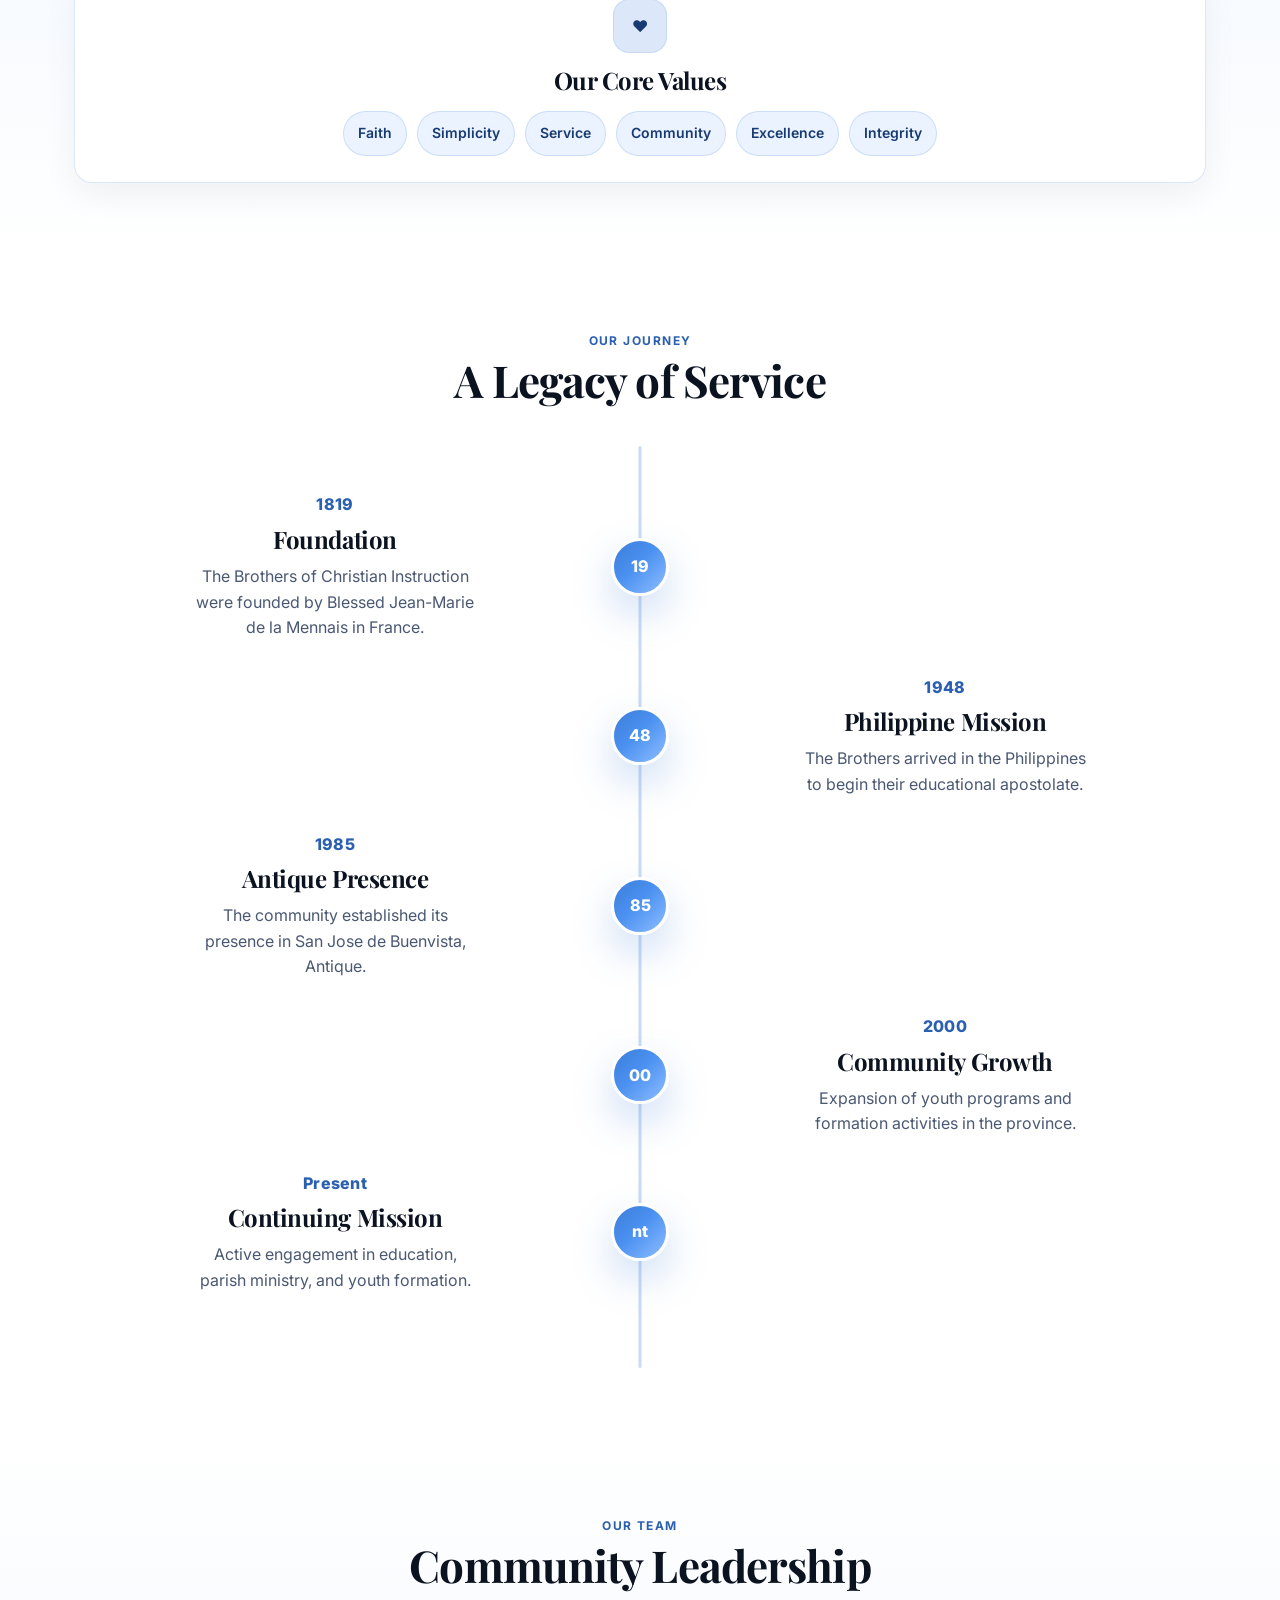
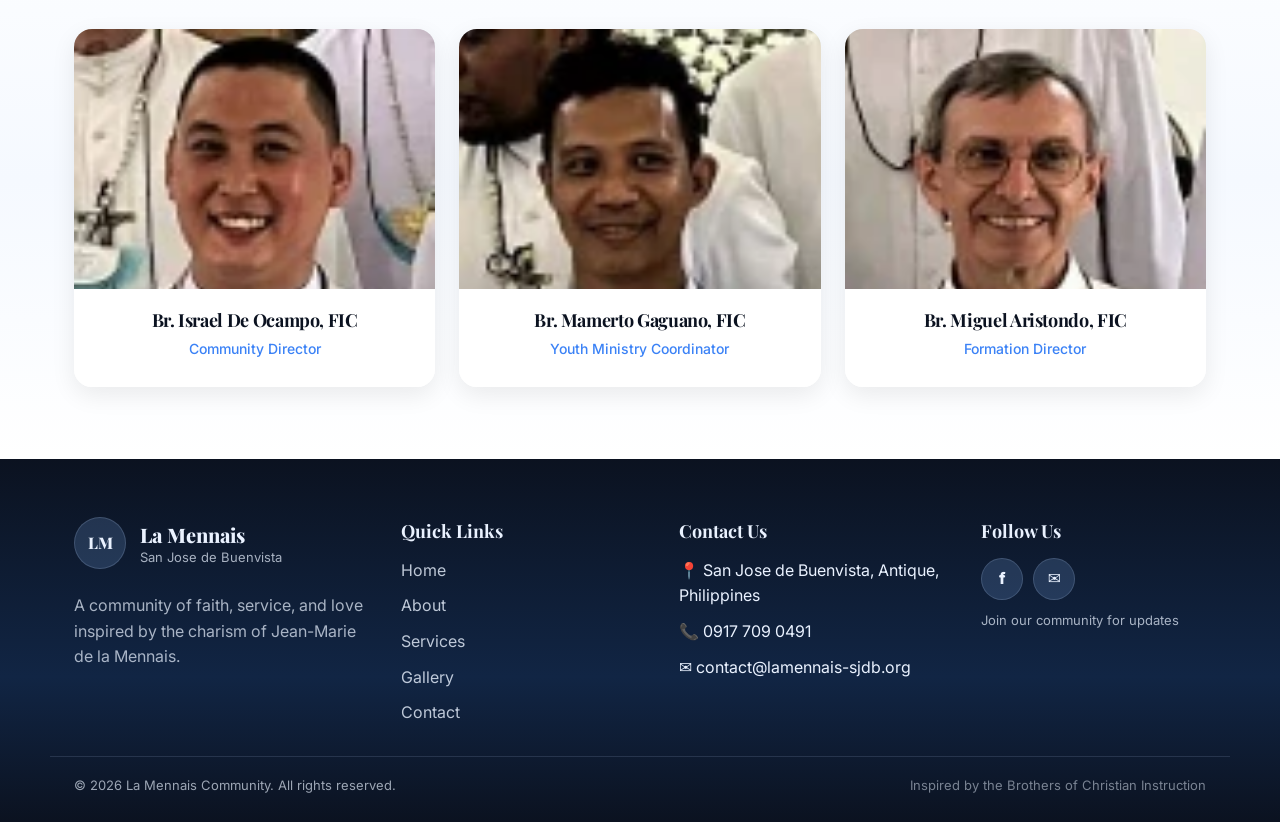
==== commit e321eec4: "fix hamburger menu not working on gallery and all pages - Add missing mobile nav panel to gallery.ht" ====
--- a/about.html
+++ b/about.html
@@ -41,7 +41,7 @@
       <div class="header-actions">
         <a class="btn btn-primary" href="contact.html">Join Our Community</a>
 
-        <button class="hamburger" id="hamburgerBtn" aria-label="Open menu" aria-expanded="false"
+        <button class="hamburger" id="hamburgerBtn" type="button" aria-label="Open menu" aria-expanded="false"
           aria-controls="mobileNav">
           <span></span><span></span><span></span>
         </button>
--- a/assets/css/style.css
+++ b/assets/css/style.css
@@ -85,7 +85,7 @@
   display:flex;
   align-items:center;
   justify-content:space-between;
-  gap: 18px;
+  gap: 12px;
   padding: 14px 0;
 }
 
@@ -93,8 +93,10 @@
 .brand{
   display:flex;
   align-items:center;
-  gap: 14px; /* slightly increased from 12px */
-  min-width: 260px;
+  gap: 12px;
+  min-width: 0;
+  flex-shrink: 1;
+  overflow: hidden;
 }
 /* Logo placeholder in navbar */
 .brand-logo{
@@ -125,12 +127,13 @@
 }
 .brand-title{font-weight:800}
 .brand-subtitle{font-size:13px;color:var(--muted);margin-top:-2px}
-.brand-text{display:flex;flex-direction:column;line-height:1.1}
+.brand-text{display:flex;flex-direction:column;line-height:1.1;overflow:hidden}
 
 .nav{
   display:flex;
   align-items:center;
   gap: 22px;
+  flex-shrink: 0;
 }
 .nav-link{
   font-weight: 500;
@@ -148,7 +151,8 @@
 .header-actions{
   display:flex;
   align-items:center;
-  gap: 12px;
+  gap: 10px;
+  flex-shrink: 0;
 }
 
 .hamburger{
@@ -159,6 +163,10 @@
   background: #fff;
   border-radius: 12px;
   cursor:pointer;
+  position: relative;
+  z-index: 10;
+  flex-shrink: 0;
+  -webkit-tap-highlight-color: transparent;
 }
 .hamburger span{
   display:block;
@@ -604,16 +612,21 @@
 
 /* Responsive */
 @media (max-width: 980px){
-  h1{font-size: 44px}
-  h2{font-size: 36px}
+  h1{font-size: 42px}
+  h2{font-size: 34px}
   .nav{display:none}
-  .hamburger{display:inline-block}
+  .hamburger{display:inline-flex; flex-direction:column; align-items:center; justify-content:center; gap:5px}
+  .hamburger span{margin:0}
+  /* Hide desktop CTA button — it lives in the mobile nav already */
+  .header-actions .btn{display:none}
+  .brand-logo{width: 44px; height: 44px}
   .grid-3{grid-template-columns: 1fr; gap: 18px}
   .split{grid-template-columns: 1fr; gap: 22px}
-  .footer-grid{grid-template-columns: 1fr; gap: 22px}
-  .hero-inner{padding: 62px 0 68px}
-  .gallery-strip{gap: 14px}
+  .footer-grid{grid-template-columns: 1fr 1fr; gap: 22px}
+  .hero-inner{padding: 56px 0 62px}
+  .gallery-strip{gap: 12px}
   .thumb{width: 46%; height: 110px}
+  .footer-bottom{flex-direction:column; text-align:center; gap:6px}
 }
 /* =========================
    ABOUT PAGE ADDITIONS
@@ -1697,3 +1710,98 @@
   color: #3b82f6;
   font-weight: 500;
 }
+
+/* =========================
+   TABLET BREAKPOINT (768px)
+========================= */
+@media (max-width: 768px){
+  h1{font-size: 36px}
+  h2{font-size: 28px}
+  h3{font-size: 20px}
+
+  .brand-title{font-size: 15px}
+  .brand-subtitle{font-size: 12px}
+
+  .page-hero-title{font-size: 36px}
+  .contact-hero-title{font-size: 36px}
+  .contact-hero{padding: 72px 0 60px}
+
+  .hero-inner{padding: 44px 0 52px}
+  .hero-subtitle{font-size: 15px}
+
+  blockquote{font-size: 24px}
+
+  .section{padding: 56px 0}
+
+  /* footer: single column at tablet */
+  .footer-grid{grid-template-columns: 1fr}
+
+  .thumb{width: 46%; height: 100px}
+
+  /* services participate */
+  .participate{grid-template-columns: 1fr}
+  .step-arrow{display:none}
+}
+
+/* =========================
+   PHONE BREAKPOINT (480px)
+========================= */
+@media (max-width: 480px){
+  h1{font-size: 28px}
+  h2{font-size: 22px}
+  h3{font-size: 18px}
+
+  .container{padding: 0 16px}
+
+  /* Header tighter on small phones */
+  .brand-logo{width: 38px; height: 38px}
+  .brand-title{font-size: 14px}
+  .brand-subtitle{display: none}
+  .header-inner{padding: 12px 0}
+  .hamburger{width: 40px; height: 40px; gap:4px}
+
+  /* Page heroes */
+  .page-hero-title{font-size: 26px}
+  .contact-hero-title{font-size: 26px}
+  .contact-hero{padding: 56px 0 46px}
+  .page-hero-inner{padding: 52px 0 44px}
+
+  /* Home hero */
+  .hero-inner{padding: 36px 0 44px}
+  .hero-subtitle{font-size: 14px; max-width: 100%}
+  .hero-actions{flex-direction: column; gap: 10px}
+  .hero-actions .btn{width: 100%; justify-content: center}
+
+  /* Sections */
+  .section{padding: 44px 0}
+  .cta-inner{padding: 52px 0}
+
+  /* Gallery */
+  .gallery-strip{gap: 8px}
+  .thumb{width: 100%; height: 150px}
+
+  /* Quote */
+  blockquote{font-size: 19px}
+  .quote-mark{font-size: 48px}
+
+  /* FAQ */
+  .faq-item summary{font-size: 16px}
+
+  /* Stat badge — prevent overflow on about page */
+  .stat-badge{left: 8px; width: 160px}
+
+  /* Contact hero */
+  .contact-hero-subtitle{font-size: 14px}
+
+  /* Timeline — already single column at 980, keep tidy */
+  .t-content{width: 100%}
+
+  /* Footer stacked */
+  .footer-grid{grid-template-columns: 1fr}
+  .footer-bottom{flex-direction: column; text-align: center; gap: 6px}
+  .footer-brand{grid-template-columns: 44px 1fr}
+
+  /* Mobile nav tighter */
+  .mobile-nav-inner{padding: 12px 0 16px; gap: 8px}
+  .mobile-link{padding: 10px 12px}
+}
